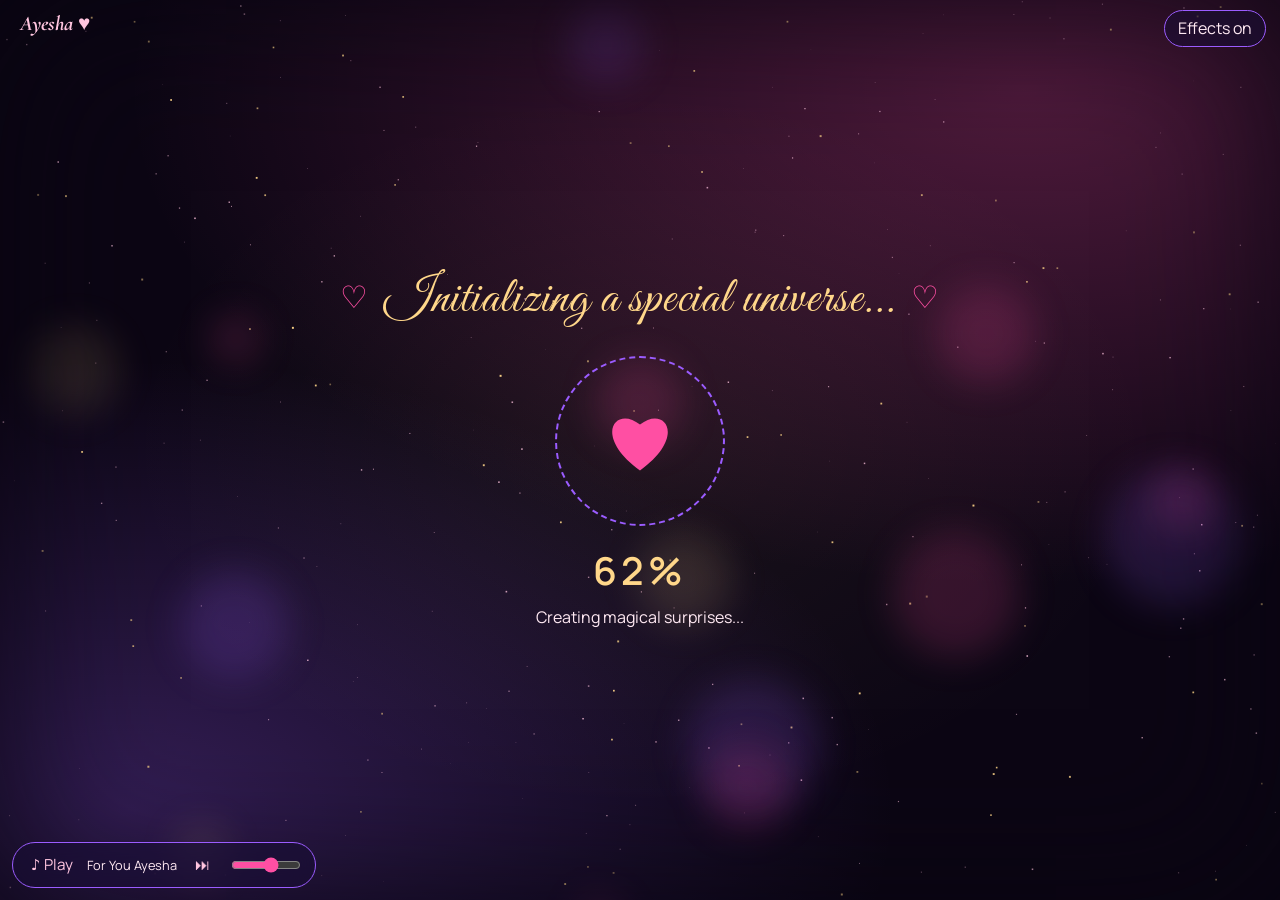
==== index.html @ a9619c08 "Birthday wish site" ====
<!DOCTYPE html>
<html lang="en"><head><meta charset="utf-8">
<meta name="viewport" content="width=device-width, initial-scale=1, viewport-fit=cover">
<title>A universe for Ayesha</title>
<link rel="stylesheet" href="https://fonts.googleapis.com/css2?family=Great+Vibes&family=Cormorant+Garamond:ital,wght@0,500;1,500;1,700&family=Manrope:wght@400;600&display=swap">
<link rel="stylesheet" href="style.css"></head><body>
<canvas id="bg"></canvas>
<button class="logo" id="logo" aria-label="Ayesha logo">Ayesha ♥</button>
<button class="mute" id="mute" aria-pressed="false">Effects on</button>

<section class="scr on" id="s-load"><h2>Initializing a special universe...</h2><div class="ring"><svg width="70" height="64" viewBox="0 0 32 29"><path d="M16 28C-6 12 5-2 16 7c11-9 22 5 0 21z" fill="#FF4FA3"/></svg></div><div class="pct" id="pct">0%</div><p id="lmsg">Preparing the stars...</p></section>

<section class="scr" id="s-lock"><h2>Something special is being prepared for you, Ayesha...</h2><p class="serif" style="font-size:1.3rem;color:var(--rose)">Jab tak tum nahi aati, ye aasman bhi intezaar karta hai... 🌙</p><p>This universe opens on your birthday.</p><div id="lk" class="serif" style="display:flex;gap:14px;flex-wrap:wrap;justify-content:center;margin:18px 0" role="timer" aria-live="off"></div><p style="opacity:.7">Come back when the timer reaches zero. ❤️</p></section>

<section class="scr" id="s-gate"><div class="term glass"><div style="animation-delay:.1s">INCOMING TRANSMISSION...</div><div style="animation-delay:.8s">IDENTITY DETECTED: AYESHA</div><div style="animation-delay:1.5s">ACCESS LEVEL: VERY SPECIAL</div><div style="animation-delay:2.2s">MISSION: MAKE HER BIRTHDAY UNFORGETTABLE</div><div class="scan"></div><input id="pw" type="password" placeholder="Enter secret password" aria-label="Secret password" autocomplete="off"><div id="hint" style="opacity:.8;animation:none;font-size:.85rem"></div><p id="err" style="color:var(--pink);min-height:1.5em;margin:4px 0"></p><button class="btn" id="go">Unlock</button></div></section>

<section class="scr" id="s-hub">
<p class="count" id="cdn"></p>
<button id="heart" aria-label="Touch the heart"><svg viewBox="0 0 32 29"><defs><linearGradient id="g" x1="0" y1="0" x2="1" y2="1"><stop offset="0" stop-color="#FF4FA3"/><stop offset="1" stop-color="#9B5CFF"/></linearGradient></defs><path d="M16 28C-6 12 5-2 16 7c11-9 22 5 0 21z" fill="url(#g)"/></svg></button>
<h1 id="hmsg">Touch the heart</h1>
<p id="hsub">In a universe of billions of stars, this one was created just for you.</p>
<div class="glass" id="live" style="max-width:520px;width:100%;margin:12px 0;display:grid;gap:6px;font-size:.92rem"></div>
<div id="tabs" style="display:flex;gap:8px;flex-wrap:wrap;justify-content:center;margin-top:14px"></div>
<div class="grid" id="grid"></div>
<p style="font-size:.8rem;opacity:.6">40 missions, ek grand finale, aur 5 chhupe hue symbols dhoondho ✦</p>
</section>

<div id="m" role="dialog" aria-modal="true"><div id="mb" class="glass"><button class="x" id="mx" aria-label="Close">×</button><div id="mc"></div></div></div>
<div id="dark"><div><h1 id="dk"></h1></div></div>
<div id="fin"><img id="fbg" alt=""><div class="letter" id="fl"></div>
<div id="chai" style="display:none;margin-top:12px"><svg viewBox="0 0 120 110" width="120" aria-hidden="true" style="display:block;margin:0 auto;filter:drop-shadow(0 0 14px rgba(255,79,163,.5))"><g class="steam"><path d="M45 30c-8-8 8-14 0-24"/><path d="M62 30c-8-8 8-14 0-24"/><path d="M79 30c-8-8 8-14 0-24"/></g><path d="M90 46h8c10 0 10 20 0 20h-9" fill="none" stroke="#FFD78A" stroke-width="5"/><path d="M30 40h60v22c0 18-12 30-30 30S30 80 30 62z" fill="#FFD78A"/><ellipse cx="60" cy="40" rx="30" ry="6" fill="#b5651d"/><path d="M60 80c-14-8-8-18 0-12 8-6 14 4 0 12z" fill="#FF4FA3"/><ellipse cx="60" cy="100" rx="44" ry="7" fill="#FFC5DF"/></svg><div class="serif" id="ct" style="font-size:1.6rem;color:var(--gold);margin:6px 0"></div><button class="btn" id="cy">Haan, chai pe chalein ☕</button> <button class="btn ghost" id="cl2">Baad mein 💕</button></div><div style="margin-top:14px"><button class="btn" id="replay" style="display:none">Replay your universe</button> <button class="btn ghost" id="last" style="display:none">Discover one last secret</button></div></div>

<div class="mp" id="mp"><button id="pp" aria-label="Play or pause music">♪ Play</button><span id="mt"></span><button id="nxs" aria-label="Next song">⏭</button><input id="vol" type="range" min="0" max="1" step=".05" value=".6" aria-label="Music volume"></div>
<script src="script.js"></script></body></html>
---- style.css ----
:root{--bg:#080510;--pur:#190D35;--pink:#FF4FA3;--vio:#9B5CFF;--rose:#FFC5DF;--gold:#FFD78A;--blue:#171B46;--fg:#FFE9F3;--glass:rgba(25,13,53,.55);box-sizing:border-box;padding-top:env(safe-area-inset-top,0px);padding-bottom:env(safe-area-inset-bottom,0px)}
html{scroll-padding-top:env(safe-area-inset-top,0px)}
*{box-sizing:border-box}
body{margin:0;min-height:100vh;background:radial-gradient(60% 50% at 70% 20%,rgba(255,79,163,.18),transparent),radial-gradient(50% 50% at 20% 80%,rgba(155,92,255,.2),transparent),var(--bg);color:var(--fg);font:400 16px/1.6 Manrope,system-ui,sans-serif;overflow-x:hidden}
#bg{position:fixed;inset:0;width:100%;height:100%;z-index:0;pointer-events:none}
.scr{position:relative;z-index:1;display:none;min-height:100vh;padding:24px 18px;flex-direction:column;align-items:center;justify-content:center;text-align:center}
.scr.on{display:flex}
h1,h2,.serif{font-family:"Cormorant Garamond",Georgia,serif;font-style:italic;font-weight:700;margin:.2em 0;line-height:1.1}
h1{font-size:clamp(2.2rem,7vw,4.6rem);color:var(--rose);text-shadow:0 0 30px rgba(255,79,163,.6)}
h2{font-size:clamp(1.6rem,4.5vw,2.6rem);color:var(--gold)}
p{max-width:34em;margin:.5em auto}
button,input{font:inherit;color:inherit}
.btn{background:linear-gradient(135deg,var(--pink),var(--vio));border:0;border-radius:999px;padding:.8em 1.6em;font-weight:600;cursor:pointer;box-shadow:0 0 24px rgba(255,79,163,.45);transition:transform .15s,box-shadow .15s;min-height:44px}
.btn:hover{transform:translateY(-2px) scale(1.03);box-shadow:0 0 36px rgba(255,79,163,.8)}
.btn.ghost{background:transparent;border:1px solid var(--vio);box-shadow:none}
:focus-visible{outline:2px solid var(--gold);outline-offset:3px}
.glass{background:var(--glass);backdrop-filter:blur(14px);-webkit-backdrop-filter:blur(14px);border:1px solid rgba(255,197,223,.22);border-radius:18px;padding:22px;box-shadow:0 0 30px rgba(155,92,255,.2)}
/* loader */
.ring{width:170px;height:170px;border-radius:50%;border:2px dashed var(--vio);display:grid;place-items:center;animation:spin 9s linear infinite;margin:18px}
.ring svg{animation:spin 9s linear infinite reverse}
@keyframes spin{to{transform:rotate(360deg)}}
.pct{font:600 2.4rem Manrope;color:var(--gold);letter-spacing:.1em}
/* terminal */
.term{text-align:left;max-width:520px;width:100%;font-family:ui-monospace,Menlo,monospace;font-size:.92rem}
.term div{opacity:0;animation:in .4s forwards}
@keyframes in{to{opacity:1}}
.term input{width:100%;margin:14px 0 8px;background:rgba(8,5,16,.7);border:1px solid var(--pink);border-radius:10px;padding:.8em 1em;letter-spacing:.2em}
.scan{height:2px;background:var(--pink);box-shadow:0 0 14px var(--pink);animation:sc 1.6s ease-in-out infinite alternate;margin:10px 0}
@keyframes sc{from{transform:translateY(0)}to{transform:translateY(40px)}}
.glitch{animation:gl .5s steps(2) 2}
@keyframes gl{0%{transform:translate(3px,0);filter:hue-rotate(60deg)}50%{transform:translate(-3px,2px)}100%{transform:none}}
/* hub */
#heart{background:none;border:0;cursor:pointer;width:min(46vw,210px);filter:drop-shadow(0 0 26px var(--pink));animation:beat 1.4s infinite}
@keyframes beat{0%,100%{transform:scale(1)}15%{transform:scale(1.12)}30%{transform:scale(1)}45%{transform:scale(1.07)}}
.grid{display:grid;grid-template-columns:repeat(auto-fit,minmax(150px,1fr));gap:12px;width:100%;max-width:820px;margin-top:18px}
.card{cursor:pointer;text-align:left;position:relative;padding:16px}
.card b{display:block;color:var(--rose)}
.card small{opacity:.75}
.card.done{border-color:var(--gold)}
.card.done::after{content:"✓ "attr(data-badge);position:absolute;top:8px;right:10px;font-size:.72rem;color:var(--gold)}
.card.lock{opacity:.5}
.count{color:var(--gold);font-weight:600}
.logo{cursor:pointer;position:fixed;top:calc(10px + env(safe-area-inset-top,0px));left:14px;z-index:5;font:italic 700 1.3rem "Cormorant Garamond",serif;color:var(--rose);background:none;border:0}
.mute{position:fixed;top:calc(10px + env(safe-area-inset-top,0px));right:14px;z-index:5;background:var(--glass);border:1px solid var(--vio);border-radius:999px;padding:.3em .8em;cursor:pointer}
/* modal */
#m{position:fixed;inset:0;z-index:10;background:rgba(8,5,16,.86);display:none;align-items:center;justify-content:center;padding:18px;overflow:auto}
#m.on{display:flex}
#mb{max-width:620px;width:100%;text-align:center;max-height:92vh;overflow:auto}
.x{float:right;background:none;border:0;font-size:1.4rem;cursor:pointer}
.big{font-size:1.25rem;min-height:3.6em;display:grid;place-items:center;color:var(--rose)}
.letter{font-family:"Cormorant Garamond",serif;font-style:italic;font-size:1.25rem;text-align:left;white-space:pre-wrap;line-height:1.5;color:var(--gold)}
.play{position:relative;height:300px;width:100%;overflow:hidden;border-radius:14px;border:1px solid var(--vio);touch-action:manipulation}
.fh{position:absolute;top:-40px;font-size:30px;background:none;border:0;cursor:pointer;animation:fall linear forwards}
@keyframes fall{to{transform:translateY(360px)}}
.flame{animation:fl .25s infinite alternate;transform-origin:50% 100%}
@keyframes fl{to{transform:scale(1.15,.9) rotate(4deg)}}
.cd{cursor:pointer}
#dark{position:fixed;inset:0;background:#000;z-index:8;display:none;align-items:center;justify-content:center;text-align:center;padding:20px}
#dark.on{display:flex}
#fin{position:fixed;inset:0;z-index:7;display:none;flex-direction:column;align-items:center;justify-content:flex-end;padding:20px 20px 40px;text-align:center}
#fin.on{display:flex}
#fin .letter{text-align:center;max-width:36em;background:rgba(8,5,16,.6);padding:16px;border-radius:14px;max-height:55vh;overflow:auto}
@media(prefers-reduced-motion:reduce){*{animation-duration:.01ms!important;animation-iteration-count:1!important}}
.petal{position:fixed;top:-30px;z-index:2;pointer-events:none;opacity:.8;animation:pf linear forwards}
@keyframes pf{to{transform:translate(var(--dx),110vh) rotate(540deg)}}

.mp{position:fixed;left:12px;bottom:calc(12px + env(safe-area-inset-bottom,0px));z-index:12;display:flex;align-items:center;gap:8px;background:var(--glass);backdrop-filter:blur(14px);-webkit-backdrop-filter:blur(14px);border:1px solid var(--vio);border-radius:999px;padding:4px 12px;max-width:calc(100vw - 24px)}
.mp button{background:none;border:0;cursor:pointer;min-height:36px;min-width:36px;font-size:.95rem;color:var(--rose)}
.mp span{max-width:110px;overflow:hidden;text-overflow:ellipsis;white-space:nowrap;font-size:.8rem}
.mp input{width:70px;accent-color:#FF4FA3}

#fbg{position:absolute;inset:0;width:100%;height:100%;object-fit:contain;opacity:0;transition:opacity .8s;z-index:-1;pointer-events:none}
.bln{position:absolute;bottom:-50px;font-size:44px;background:none;border:0;cursor:pointer;animation:rise linear infinite}
@keyframes rise{to{transform:translateY(-370px)}}

.toast{position:fixed;left:50%;top:calc(60px + env(safe-area-inset-top,0px));z-index:9;background:var(--glass);backdrop-filter:blur(10px);-webkit-backdrop-filter:blur(10px);border:1px solid var(--pink);padding:10px 18px;border-radius:20px;max-width:90vw;text-align:center;animation:tin 5s forwards}
@keyframes tin{0%{opacity:0;transform:translate(-50%,-10px)}10%,85%{opacity:1;transform:translate(-50%,0)}100%{opacity:0;transform:translate(-50%,0)}}
#live div{text-align:left}

.rs{position:absolute;font-size:34px;background:none;border:0;cursor:pointer;transition:transform .2s}.rs:hover{transform:scale(1.25)}
.hid{position:absolute;background:none;border:0;color:var(--rose);opacity:.22;font-size:20px;cursor:pointer;z-index:3;padding:10px}.hid:hover{opacity:1}

h1,h2{font-family:"Great Vibes","Cormorant Garamond",cursive;font-style:normal;font-weight:400;letter-spacing:.02em}
h1{font-size:clamp(2.8rem,9vw,5.6rem);background:linear-gradient(90deg,#FFC5DF,#FF4FA3,#FFD78A);-webkit-background-clip:text;background-clip:text;color:transparent;text-shadow:none;filter:drop-shadow(0 0 16px rgba(255,79,163,.45))}
h2{font-size:clamp(2rem,6vw,3.2rem)}
body{background:radial-gradient(70% 55% at 80% 10%,rgba(255,79,163,.28),transparent),radial-gradient(60% 50% at 10% 90%,rgba(155,92,255,.28),transparent),radial-gradient(40% 40% at 50% 50%,rgba(255,215,138,.06),transparent),#0c0614}
body::after{content:"";position:fixed;inset:0;pointer-events:none;z-index:1;box-shadow:inset 0 0 160px rgba(8,5,16,.85)}
.glass{background:linear-gradient(145deg,rgba(255,197,223,.1),rgba(155,92,255,.1));border:1px solid rgba(255,197,223,.35);border-radius:24px;box-shadow:0 8px 40px rgba(255,79,163,.18),inset 0 0 22px rgba(255,197,223,.06)}
.btn{background:linear-gradient(135deg,#ff8fc2,#FF4FA3 55%,#c77dff);color:#fff}
.btn.ghost{background:rgba(255,197,223,.06);border:1px solid rgba(255,197,223,.5)}
.card{text-align:center;transition:transform .25s,box-shadow .25s}.card:hover{transform:translateY(-4px) rotate(-1deg);box-shadow:0 12px 40px rgba(255,79,163,.4)}
.card .ic{display:block;font-size:2.2rem;margin-bottom:4px}
.card.done{border-color:var(--gold);box-shadow:0 0 24px rgba(255,215,138,.35)}
.count{font-family:"Great Vibes",cursive;font-size:1.8rem;font-weight:400}
.in{width:100%;margin:8px 0;background:rgba(8,5,16,.6);border:1px solid var(--pink);border-radius:12px;padding:.7em 1em}
@keyframes br{0%,100%{transform:scale(.6)}50%{transform:scale(1.2)}}

.steam path{stroke:#FFC5DF;stroke-width:3;fill:none;stroke-linecap:round;animation:st 3s ease-in-out infinite}
.steam path:nth-child(2){animation-delay:.8s}.steam path:nth-child(3){animation-delay:1.6s}
@keyframes st{0%{opacity:0;transform:translateY(10px)}50%{opacity:.9}100%{opacity:0;transform:translateY(-12px)}}
.bk{position:fixed;border-radius:50%;filter:blur(18px);pointer-events:none;z-index:0;animation:bkf ease-in-out infinite alternate}
@keyframes bkf{to{transform:translate(40px,-60px) scale(1.2)}}
.btn{position:relative;overflow:hidden}
.btn::after{content:"";position:absolute;top:0;left:-60%;width:40%;height:100%;background:linear-gradient(100deg,transparent,rgba(255,255,255,.35),transparent);transform:skewX(-20deg);animation:sheen 4.5s infinite}
@keyframes sheen{to{left:130%}}
#heart{position:relative}
#heart::after{content:"";position:absolute;inset:-20px;border:1px dashed rgba(255,215,138,.6);border-radius:50%;animation:spin 18s linear infinite}
#hmsg::after{content:"❦ ♡ ❦";display:block;font-size:1.1rem;color:var(--gold);-webkit-text-fill-color:var(--gold);letter-spacing:.4em;margin-top:2px}
h2::before,h2::after{content:"♡";font-size:.6em;color:var(--pink);margin:0 .5em;vertical-align:middle}
#live{animation:glow 4s ease-in-out infinite}
@keyframes glow{50%{box-shadow:0 8px 50px rgba(255,79,163,.45),inset 0 0 26px rgba(255,215,138,.1)}}
#fin{overflow-y:auto}
#fin #fl{max-height:36vh;font-size:1.15rem;border:1px solid rgba(255,215,138,.5);box-shadow:0 0 40px rgba(255,79,163,.35);background:linear-gradient(145deg,rgba(60,15,60,.75),rgba(25,13,53,.75))}
#fin::before{content:"";position:absolute;inset:0;background:radial-gradient(circle at 50% 30%,transparent 30%,rgba(8,5,16,.65));z-index:-2;pointer-events:none}
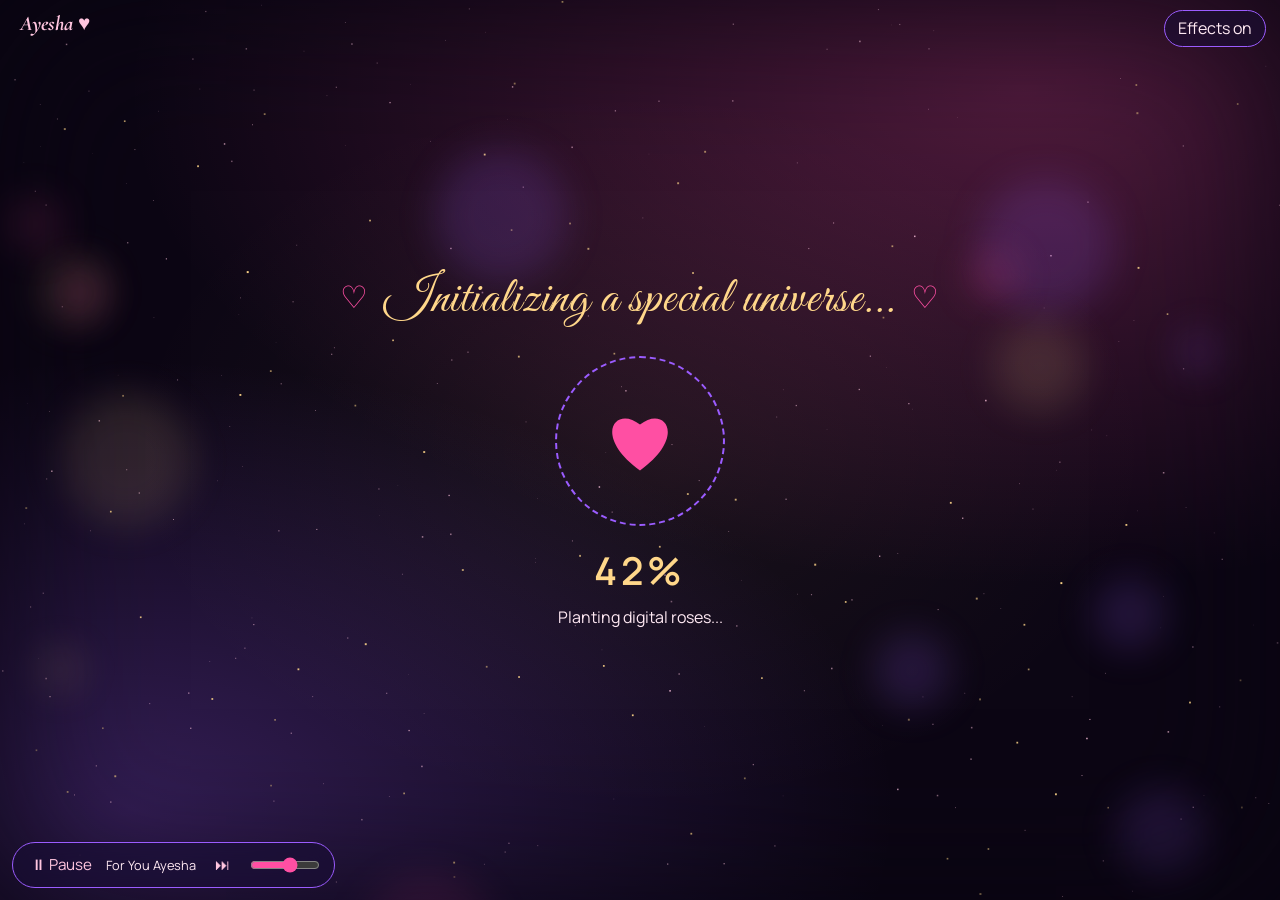
==== commit 0591652f: "Add admin panel with live remote lock" ====
--- a/index.html
+++ b/index.html
@@ -31,4 +31,4 @@
 <div id="chai" style="display:none;margin-top:12px"><svg viewBox="0 0 120 110" width="120" aria-hidden="true" style="display:block;margin:0 auto;filter:drop-shadow(0 0 14px rgba(255,79,163,.5))"><g class="steam"><path d="M45 30c-8-8 8-14 0-24"/><path d="M62 30c-8-8 8-14 0-24"/><path d="M79 30c-8-8 8-14 0-24"/></g><path d="M90 46h8c10 0 10 20 0 20h-9" fill="none" stroke="#FFD78A" stroke-width="5"/><path d="M30 40h60v22c0 18-12 30-30 30S30 80 30 62z" fill="#FFD78A"/><ellipse cx="60" cy="40" rx="30" ry="6" fill="#b5651d"/><path d="M60 80c-14-8-8-18 0-12 8-6 14 4 0 12z" fill="#FF4FA3"/><ellipse cx="60" cy="100" rx="44" ry="7" fill="#FFC5DF"/></svg><div class="serif" id="ct" style="font-size:1.6rem;color:var(--gold);margin:6px 0"></div><button class="btn" id="cy">Haan, chai pe chalein ☕</button> <button class="btn ghost" id="cl2">Baad mein 💕</button></div><div style="margin-top:14px"><button class="btn" id="replay" style="display:none">Replay your universe</button> <button class="btn ghost" id="last" style="display:none">Discover one last secret</button></div></div>
 
 <div class="mp" id="mp"><button id="pp" aria-label="Play or pause music">♪ Play</button><span id="mt"></span><button id="nxs" aria-label="Next song">⏭</button><input id="vol" type="range" min="0" max="1" step=".05" value=".6" aria-label="Music volume"></div>
-<script src="script.js"></script></body></html>
+<script src="ctl-config.js"></script><script src="control.js"></script></body></html>
